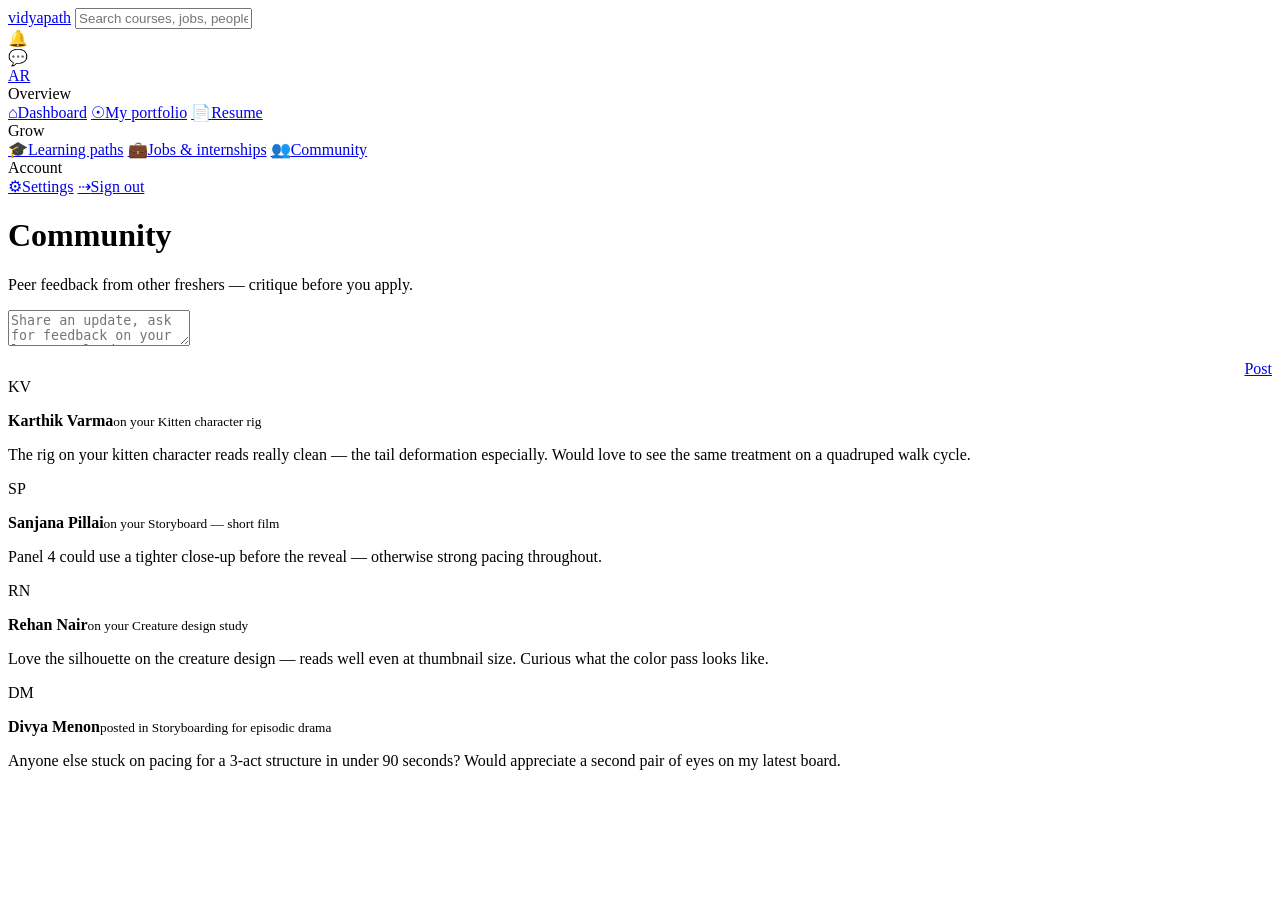
==== community.html @ dc3ffcf4 "Add files via upload" ====
<!DOCTYPE html>
<html lang="en">
<head>
<meta charset="UTF-8">
<meta name="viewport" content="width=device-width, initial-scale=1.0">
<title>Vidyapath — Community</title>
<link rel="preconnect" href="https://fonts.googleapis.com">
<link rel="preconnect" href="https://fonts.gstatic.com" crossorigin>
<link href="https://fonts.googleapis.com/css2?family=Space+Grotesk:wght@400;500;600;700&family=Inter:wght@400;500;600&family=JetBrains+Mono:wght@400;500&display=swap" rel="stylesheet">
<link rel="stylesheet" href="assets/vidyapath.css">
</head>
<body>

<div class="topbar">
  <a href="index.html" class="logo"><span class="dot"></span>vidyapath</a>
  <input class="top-search" type="text" placeholder="Search courses, jobs, people...">
  <div class="top-right">
    <div class="icon-btn">&#128276;<span class="badge-dot"></span></div>
    <div class="icon-btn">&#128172;</div>
    <a href="index.html" class="avatar-btn">AR</a>
  </div>
</div>

<div class="shell">
  <aside class="sidebar">
    <div class="side-label">Overview</div>
    <a href="dashboard.html" class="side-link"><span class="ico">&#8962;</span>Dashboard</a>
    <a href="portfolio.html" class="side-link"><span class="ico">&#9737;</span>My portfolio</a>
    <a href="resume.html" class="side-link"><span class="ico">&#128196;</span>Resume</a>

    <div class="side-label">Grow</div>
    <a href="learning.html" class="side-link"><span class="ico">&#127891;</span>Learning paths</a>
    <a href="jobs.html" class="side-link"><span class="ico">&#128188;</span>Jobs &amp; internships</a>
    <a href="community.html" class="side-link active"><span class="ico">&#128101;</span>Community</a>

    <div class="side-label">Account</div>
    <a href="#" class="side-link"><span class="ico">&#9881;</span>Settings</a>
    <a href="index.html" class="side-link"><span class="ico">&#8674;</span>Sign out</a>
  </aside>

  <main class="main">
    <div class="page-head">
      <div>
        <h1>Community</h1>
        <p>Peer feedback from other freshers — critique before you apply.</p>
      </div>
    </div>

    <div class="composer">
      <textarea placeholder="Share an update, ask for feedback on your latest upload..."></textarea>
      <div style="display:flex;justify-content:flex-end;margin-top:10px;">
        <a href="#" class="btn-primary">Post</a>
      </div>
    </div>

    <div class="feed-card">
      <div class="feed-card-top">
        <div class="c-avatar" style="background:var(--coral);width:34px;height:34px;">KV</div>
        <div><strong>Karthik Varma</strong><small>on your Kitten character rig</small></div>
      </div>
      <p>The rig on your kitten character reads really clean — the tail deformation especially. Would love to see the same treatment on a quadruped walk cycle.</p>
    </div>

    <div class="feed-card">
      <div class="feed-card-top">
        <div class="c-avatar" style="background:var(--teal);width:34px;height:34px;">SP</div>
        <div><strong>Sanjana Pillai</strong><small>on your Storyboard — short film</small></div>
      </div>
      <p>Panel 4 could use a tighter close-up before the reveal — otherwise strong pacing throughout.</p>
    </div>

    <div class="feed-card">
      <div class="feed-card-top">
        <div class="c-avatar" style="background:var(--marigold);width:34px;height:34px;">RN</div>
        <div><strong>Rehan Nair</strong><small>on your Creature design study</small></div>
      </div>
      <p>Love the silhouette on the creature design — reads well even at thumbnail size. Curious what the color pass looks like.</p>
    </div>

    <div class="feed-card">
      <div class="feed-card-top">
        <div class="c-avatar" style="background:var(--slate);width:34px;height:34px;">DM</div>
        <div><strong>Divya Menon</strong><small>posted in Storyboarding for episodic drama</small></div>
      </div>
      <p>Anyone else stuck on pacing for a 3-act structure in under 90 seconds? Would appreciate a second pair of eyes on my latest board.</p>
    </div>
  </main>
</div>

</body>
</html>
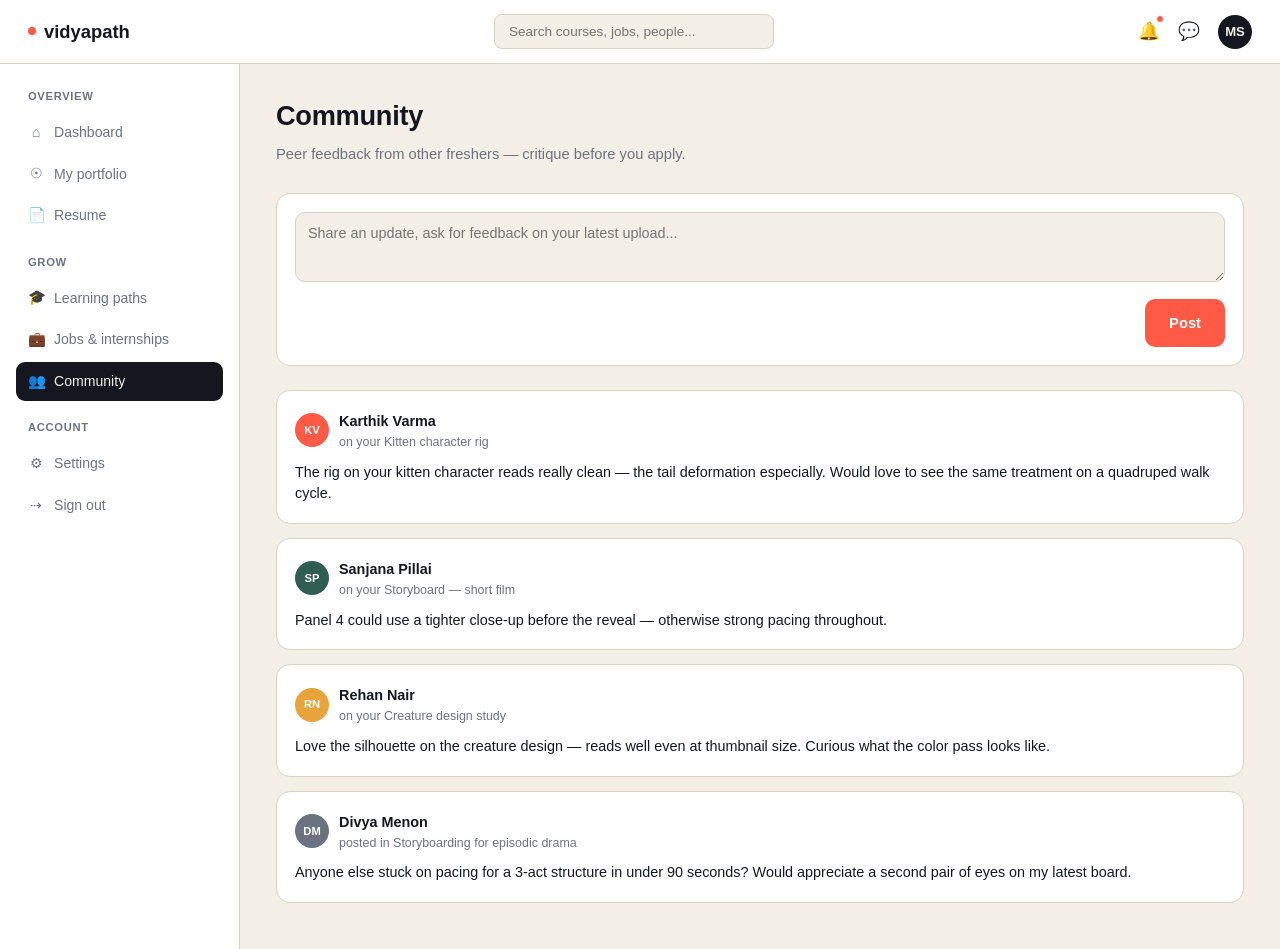
==== commit 1771974e: "Add files via upload" ====
--- a/community.html
+++ b/community.html
@@ -17,7 +17,7 @@
   <div class="top-right">
     <div class="icon-btn">&#128276;<span class="badge-dot"></span></div>
     <div class="icon-btn">&#128172;</div>
-    <a href="index.html" class="avatar-btn">AR</a>
+    <a href="index.html" class="avatar-btn">MS</a>
   </div>
 </div>
 
--- a/assets/vidyapath.css
+++ b/assets/vidyapath.css
@@ -0,0 +1,408 @@
+/* =====================================================================
+   Vidyapath shared design system
+   Import this once (e.g. in __root.tsx) so tokens are available everywhere.
+   ===================================================================== */
+:root{
+  --ink:#14171F; --ink-soft:#20242F; --paper:#F3EFE6; --paper-2:#EAE3D3;
+  --marigold:#E8A33D; --marigold-dark:#B97A22; --coral:#FF5A46; --teal:#2F5D50;
+  --teal-light:#CFE0D8; --slate:#6B7280; --line:#DAD3C3; --line-dark:#33384280;
+}
+*{margin:0;padding:0;box-sizing:border-box;}
+html{scroll-behavior:smooth;}
+body{font-family:'Inter',sans-serif;background:var(--paper);color:var(--ink);line-height:1.5;overflow-x:hidden;}
+h1,h2,h3,.display{font-family:'Space Grotesk',sans-serif;}
+.mono{font-family:'JetBrains Mono',monospace;}
+a{color:inherit;text-decoration:none;}
+img,svg{display:block;}
+.wrap{max-width:1120px;margin:0 auto;padding:0 32px;}
+
+.logo{font-size:1.15rem;font-weight:700;display:flex;align-items:center;gap:8px;}
+.logo .dot{width:8px;height:8px;border-radius:50%;background:var(--coral);}
+
+.btn-primary{
+  background:var(--coral);color:white;padding:13px 24px;border-radius:10px;
+  font-weight:600;font-size:0.92rem;transition:transform .2s ease, box-shadow .2s ease;
+  display:inline-block;border:none;cursor:pointer;
+}
+.btn-primary:hover{transform:translateY(-2px);box-shadow:0 10px 24px -8px rgba(255,90,70,0.5);}
+.btn-ghost{
+  border:1px solid var(--line-dark);color:var(--ink);padding:13px 24px;border-radius:10px;
+  font-weight:600;font-size:0.92rem;transition:background .2s ease;background:transparent;cursor:pointer;
+}
+.btn-ghost:hover{background:var(--paper-2);}
+
+.pulse{width:8px;height:8px;border-radius:50%;background:#4ADE80;animation:pulse 2s infinite;flex-shrink:0;}
+@keyframes pulse{
+  0%{box-shadow:0 0 0 0 rgba(74,222,128,0.55);}
+  70%{box-shadow:0 0 0 8px rgba(74,222,128,0);}
+  100%{box-shadow:0 0 0 0 rgba(74,222,128,0);}
+}
+@media (prefers-reduced-motion: reduce){.pulse,.resume-item{animation:none !important;opacity:1 !important;}}
+
+/* ===== LANDING ===== */
+nav.site-nav{position:sticky;top:0;z-index:50;background:rgba(243,239,230,0.9);backdrop-filter:blur(8px);border-bottom:1px solid var(--line);}
+.nav-inner{display:flex;align-items:center;justify-content:space-between;padding:20px 32px;max-width:1120px;margin:0 auto;}
+.nav-links{display:flex;gap:32px;list-style:none;align-items:center;}
+.nav-links a{font-size:0.92rem;font-weight:500;color:var(--slate);transition:color .2s;cursor:pointer;}
+.nav-links a:hover{color:var(--ink);}
+.nav-cta{background:var(--ink);color:var(--paper);padding:10px 20px;border-radius:100px;font-size:0.88rem;font-weight:600;transition:transform .2s ease, background .2s ease;cursor:pointer;}
+.nav-cta:hover{background:var(--coral);transform:translateY(-1px);}
+@media(max-width:760px){.nav-links{display:none;}}
+
+.hero{padding:88px 0 96px;display:grid;grid-template-columns:1.05fr 0.95fr;gap:56px;align-items:center;}
+@media(max-width:900px){.hero{grid-template-columns:1fr;padding:56px 0;}}
+.eyebrow{display:inline-flex;align-items:center;gap:8px;font-size:0.78rem;font-weight:500;letter-spacing:0.02em;color:var(--teal);background:var(--teal-light);padding:6px 14px;border-radius:100px;margin-bottom:24px;}
+.eyebrow .dot{width:6px;height:6px;border-radius:50%;background:var(--teal);}
+.hero h1{font-size:clamp(2.4rem,4.4vw,3.6rem);font-weight:700;letter-spacing:-0.02em;line-height:1.06;margin-bottom:22px;}
+.hero h1 em{font-style:normal;color:var(--marigold-dark);}
+.hero p.lede{font-size:1.08rem;color:var(--slate);max-width:480px;margin-bottom:32px;}
+.hero-ctas{display:flex;gap:14px;flex-wrap:wrap;margin-bottom:40px;}
+.hero-note{font-size:0.85rem;color:var(--slate);display:flex;align-items:center;gap:10px;}
+.avatars{display:flex;}
+.avatars span{width:26px;height:26px;border-radius:50%;border:2px solid var(--paper);margin-left:-8px;display:inline-block;}
+.avatars span:first-child{margin-left:0;}
+
+.resume-card{background:var(--ink);color:var(--paper);border-radius:20px;padding:28px;position:relative;box-shadow:0 30px 60px -20px rgba(20,23,31,0.45);}
+.resume-card::before{content:'';position:absolute;inset:0;border-radius:20px;background:radial-gradient(600px 200px at 90% -10%, rgba(232,163,61,0.18), transparent 60%);pointer-events:none;}
+.resume-top{display:flex;justify-content:space-between;align-items:center;margin-bottom:22px;}
+.sync-badge{display:flex;align-items:center;gap:8px;font-size:0.76rem;color:#B9E4D0;}
+.resume-name{font-size:1.25rem;font-weight:600;font-family:'Space Grotesk',sans-serif;}
+.resume-role{font-size:0.85rem;color:#9AA1AE;margin-top:2px;}
+.resume-section-label{font-size:0.7rem;text-transform:uppercase;letter-spacing:0.08em;color:#7C8494;margin:20px 0 10px;}
+.resume-item{display:flex;justify-content:space-between;align-items:center;padding:10px 0;border-top:1px solid #2B2F3A;font-size:0.86rem;opacity:0;animation:fadein 0.5s ease forwards;}
+.resume-item span.check{color:#4ADE80;font-size:0.8rem;}
+@keyframes fadein{to{opacity:1;}}
+.r-items .resume-item:nth-child(1){animation-delay:0.4s;}
+.r-items .resume-item:nth-child(2){animation-delay:0.7s;}
+.r-items .resume-item:nth-child(3){animation-delay:1.0s;}
+.r-items .resume-item:nth-child(4){animation-delay:1.3s;}
+.resume-footer{margin-top:22px;padding-top:16px;border-top:1px solid #2B2F3A;display:flex;justify-content:space-between;align-items:center;}
+.resume-footer .tag{font-size:0.72rem;background:rgba(232,163,61,0.15);color:var(--marigold);padding:4px 10px;border-radius:100px;}
+
+.stats{border-top:1px solid var(--line);border-bottom:1px solid var(--line);padding:36px 0;}
+.stats-inner{display:grid;grid-template-columns:repeat(4,1fr);gap:24px;text-align:left;}
+@media(max-width:760px){.stats-inner{grid-template-columns:repeat(2,1fr);}}
+.stat-num{font-size:1.9rem;font-weight:700;font-family:'Space Grotesk',sans-serif;}
+.stat-label{font-size:0.82rem;color:var(--slate);margin-top:2px;}
+
+.section{padding:96px 0;}
+.section-head{max-width:560px;margin-bottom:56px;}
+.section-kicker{font-size:0.78rem;font-weight:600;color:var(--coral);text-transform:uppercase;letter-spacing:0.08em;margin-bottom:14px;}
+.section-head h2{font-size:clamp(1.7rem,3vw,2.3rem);font-weight:700;letter-spacing:-0.02em;margin-bottom:14px;}
+.section-head p{color:var(--slate);font-size:1.02rem;}
+
+.pipeline{display:flex;flex-direction:column;border:1px solid var(--line);border-radius:20px;overflow:hidden;background:white;}
+.p-row{display:grid;grid-template-columns:64px 1fr 1.3fr;gap:24px;padding:32px;border-bottom:1px solid var(--line);align-items:center;}
+.p-row:last-child{border-bottom:none;}
+@media(max-width:760px){.p-row{grid-template-columns:44px 1fr;}.p-row .p-visual{display:none;}}
+.p-index{font-family:'JetBrains Mono',monospace;font-size:0.85rem;color:var(--slate);width:40px;height:40px;border-radius:10px;background:var(--paper-2);display:flex;align-items:center;justify-content:center;}
+.p-body h3{font-size:1.15rem;font-weight:600;margin-bottom:6px;}
+.p-body p{color:var(--slate);font-size:0.94rem;max-width:420px;}
+.p-tag{display:inline-block;margin-top:10px;font-size:0.72rem;font-family:'JetBrains Mono',monospace;color:var(--teal);background:var(--teal-light);padding:3px 10px;border-radius:100px;}
+.p-visual{height:100%;min-height:80px;border-radius:12px;background:linear-gradient(135deg, var(--paper-2), var(--paper));display:flex;align-items:center;justify-content:center;font-size:0.78rem;color:var(--slate);border:1px dashed var(--line-dark);transition:border-color .15s ease, color .15s ease;}
+.p-visual:hover{border-color:var(--marigold);border-style:solid;color:var(--ink);}
+
+/* Simplified homepage nav: menu button beside logo */
+.nav-left{display:flex;align-items:center;gap:12px;}
+.menu-toggle{width:36px;height:36px;border-radius:8px;border:1px solid var(--line);background:var(--paper);display:flex;align-items:center;justify-content:center;cursor:pointer;flex-shrink:0;}
+.menu-toggle svg{width:17px;height:17px;stroke:var(--ink);}
+.menu-toggle:hover{border-color:var(--line-dark);}
+.mobile-menu{
+  position:fixed;top:0;left:0;bottom:0;width:280px;max-width:80vw;
+  background:var(--paper);border-right:1px solid var(--line);
+  display:flex;flex-direction:column;padding:80px 28px 24px;
+  box-shadow:24px 0 40px -24px rgba(20,23,31,0.35);
+  transform:translateX(-100%);transition:transform .28s ease;
+  z-index:70;
+}
+.mobile-menu.open{transform:translateX(0);}
+.mobile-menu-close{
+  position:absolute;top:20px;right:20px;width:36px;height:36px;
+  border:1px solid var(--line);border-radius:8px;background:var(--paper);
+  font-size:1.4rem;line-height:1;color:var(--ink);cursor:pointer;
+}
+.mobile-menu-close:hover{border-color:var(--line-dark);}
+.mobile-menu a{padding:14px 4px;font-size:0.95rem;color:var(--slate);border-bottom:1px solid var(--line);}
+.mobile-menu a:last-child{border-bottom:none;}
+.mobile-menu a:hover{color:var(--ink);}
+.menu-backdrop{
+  position:fixed;inset:0;background:rgba(20,23,31,0.4);
+  opacity:0;pointer-events:none;transition:opacity .28s ease;z-index:60;
+}
+.menu-backdrop.open{opacity:1;pointer-events:auto;}
+@media (prefers-reduced-motion: reduce){.mobile-menu,.menu-backdrop{transition:none;}}
+
+/* Simplified quick-links strip, replaces the old pillar/compare/pricing/testimonial blocks */
+.quick-links{display:grid;grid-template-columns:repeat(5,1fr);gap:14px;margin-top:8px;}
+@media(max-width:820px){.quick-links{grid-template-columns:repeat(3,1fr);}}
+@media(max-width:520px){.quick-links{grid-template-columns:repeat(2,1fr);}}
+.quick-link{
+  background:white;border:1px solid var(--line);border-radius:14px;
+  padding:22px 14px;text-align:center;transition:transform .15s ease, box-shadow .15s ease, border-color .15s ease;
+}
+.quick-link:hover{transform:translateY(-2px);box-shadow:0 14px 24px -16px rgba(20,23,31,0.25);border-color:var(--line-dark);}
+.quick-link-icon{
+  width:40px;height:40px;border-radius:10px;background:var(--paper-2);
+  display:flex;align-items:center;justify-content:center;margin:0 auto 12px;
+}
+.quick-link-icon svg{width:18px;height:18px;stroke:var(--ink);}
+.quick-link span{display:block;font-size:0.86rem;font-weight:500;}
+.p-visual.feed{background:linear-gradient(135deg,#fbeedd,#fff);}
+.p-visual .feed-arrow{font-family:'JetBrains Mono',monospace;color:var(--marigold-dark);}
+
+.compare-grid{display:grid;grid-template-columns:1.1fr 1fr 1fr 1fr 1fr;border:1px solid var(--line);border-radius:16px;overflow:hidden;background:white;}
+.compare-grid > div{padding:18px 16px;font-size:0.85rem;border-bottom:1px solid var(--line);border-right:1px solid var(--line);}
+.compare-grid > div:nth-child(5n){border-right:none;}
+.compare-grid .head{font-weight:600;background:var(--paper-2);font-size:0.82rem;}
+.compare-grid .row-label{font-weight:500;color:var(--ink);}
+.compare-grid .yes{color:var(--teal);font-weight:600;}
+.compare-grid .no{color:var(--slate);}
+.compare-grid .vidyapath-col{background:rgba(232,163,61,0.08);}
+@media(max-width:900px){.compare-wrap{overflow-x:auto;}.compare-grid{min-width:680px;}}
+
+.pricing-grid{display:grid;grid-template-columns:repeat(3,1fr);gap:24px;}
+@media(max-width:900px){.pricing-grid{grid-template-columns:1fr;}}
+.price-card{background:white;border:1px solid var(--line);border-radius:16px;padding:32px;position:relative;display:flex;flex-direction:column;}
+.price-card.featured{border:2px solid var(--marigold);background:linear-gradient(180deg,#fff,#FBF3E4);}
+.price-badge{position:absolute;top:-13px;left:32px;background:var(--marigold);color:var(--ink);font-size:0.72rem;font-weight:700;padding:5px 12px;border-radius:100px;}
+.price-name{font-family:'Space Grotesk',sans-serif;font-size:1.1rem;font-weight:600;margin-bottom:8px;}
+.price-amount{font-family:'Space Grotesk',sans-serif;font-size:2.1rem;font-weight:700;margin-bottom:10px;}
+.price-amount span{font-size:0.85rem;font-weight:500;color:var(--slate);font-family:'Inter',sans-serif;}
+.price-desc{color:var(--slate);font-size:0.9rem;margin-bottom:20px;}
+.price-list{list-style:none;margin-bottom:28px;flex:1;}
+.price-list li{font-size:0.88rem;color:var(--ink);padding:8px 0 8px 22px;position:relative;border-top:1px solid var(--line);}
+.price-list li:first-child{border-top:none;}
+.price-list li::before{content:'✓';position:absolute;left:0;color:var(--teal);font-weight:700;}
+.price-btn{width:100%;text-align:center;}
+
+.testi-grid{display:grid;grid-template-columns:repeat(3,1fr);gap:24px;}
+@media(max-width:900px){.testi-grid{grid-template-columns:1fr;}}
+.testi-card{background:white;border:1px solid var(--line);border-radius:16px;padding:28px;}
+.testi-card p{font-size:0.95rem;color:var(--ink);margin-bottom:20px;font-style:italic;}
+.testi-author{display:flex;align-items:center;gap:12px;}
+.testi-avatar{width:38px;height:38px;border-radius:50%;color:white;font-weight:700;font-size:0.85rem;display:flex;align-items:center;justify-content:center;flex-shrink:0;}
+.testi-author strong{display:block;font-size:0.88rem;}
+.testi-author small{color:var(--slate);font-size:0.78rem;}
+
+.cta-band{background:var(--ink);color:var(--paper);border-radius:24px;padding:64px 48px;display:flex;justify-content:space-between;align-items:center;gap:32px;flex-wrap:wrap;}
+.cta-band h2{font-size:clamp(1.6rem,3vw,2.1rem);font-weight:700;max-width:460px;letter-spacing:-0.02em;}
+.cta-band p{color:#9AA1AE;margin-top:10px;max-width:420px;font-size:0.95rem;}
+
+footer.site-footer{padding:48px 0 64px;border-top:1px solid var(--line);}
+.footer-inner{display:flex;justify-content:space-between;align-items:center;flex-wrap:wrap;gap:16px;}
+.footer-links{display:flex;gap:28px;list-style:none;font-size:0.85rem;color:var(--slate);}
+
+/* ===== AUTH ===== */
+.auth-screen{min-height:100vh;display:flex;align-items:center;justify-content:center;padding:56px 32px;}
+.auth-shell{display:grid;grid-template-columns:1fr 1fr;max-width:960px;width:100%;border-radius:20px;overflow:hidden;box-shadow:0 30px 60px -25px rgba(20,23,31,0.35);}
+@media(max-width:820px){.auth-shell{grid-template-columns:1fr;max-width:440px;}.visual-side{display:none;}}
+.form-side{background:white;padding:48px 44px;}
+.back-link{font-size:0.82rem;color:var(--slate);margin-bottom:20px;display:inline-block;cursor:pointer;}
+.back-link:hover{color:var(--ink);}
+.tabs{display:flex;gap:4px;background:var(--paper-2);padding:4px;border-radius:10px;margin-bottom:28px;}
+.tab{flex:1;text-align:center;padding:9px 0;border-radius:8px;font-size:0.86rem;font-weight:600;color:var(--slate);cursor:pointer;transition:all .2s ease;border:none;background:transparent;}
+.tab.active{background:var(--ink);color:var(--paper);}
+h1.form-title{font-size:1.5rem;font-weight:700;letter-spacing:-0.01em;margin-bottom:6px;}
+.form-sub{color:var(--slate);font-size:0.9rem;margin-bottom:28px;}
+form.auth-form{display:flex;flex-direction:column;gap:16px;}
+.field{display:flex;flex-direction:column;gap:6px;}
+.field label{font-size:0.82rem;font-weight:600;}
+.field input{padding:11px 13px;border:1px solid var(--line);border-radius:9px;font-size:0.92rem;font-family:inherit;background:var(--paper);transition:border-color .2s, box-shadow .2s;width:100%;}
+.field input:focus{outline:none;border-color:var(--marigold);box-shadow:0 0 0 3px rgba(232,163,61,0.18);background:white;}
+.row-between{display:flex;justify-content:space-between;align-items:center;font-size:0.85rem;}
+.checkbox{display:flex;align-items:center;gap:8px;color:var(--slate);}
+.checkbox input{width:auto;}
+.link{color:var(--marigold-dark);font-weight:600;cursor:pointer;background:none;border:none;font-size:inherit;}
+.btn-submit{background:var(--coral);color:white;border:none;padding:13px;border-radius:9px;font-weight:600;font-size:0.95rem;cursor:pointer;margin-top:4px;transition:transform .2s ease, box-shadow .2s ease;width:100%;}
+.btn-submit:hover{transform:translateY(-1px);box-shadow:0 10px 22px -10px rgba(255,90,70,0.55);}
+.divider{display:flex;align-items:center;gap:12px;color:var(--slate);font-size:0.78rem;margin:22px 0;}
+.divider::before,.divider::after{content:'';flex:1;height:1px;background:var(--line);}
+.btn-social{display:flex;align-items:center;justify-content:center;gap:8px;border:1px solid var(--line);background:var(--paper);padding:11px;border-radius:9px;font-weight:600;font-size:0.86rem;cursor:pointer;transition:background .2s;}
+.btn-social:hover{background:white;border-color:var(--ink);}
+.switch-line{text-align:center;margin-top:24px;font-size:0.86rem;color:var(--slate);}
+.visual-side{background:var(--ink);color:var(--paper);padding:48px 40px;position:relative;display:flex;flex-direction:column;justify-content:space-between;}
+.visual-side::before{content:'';position:absolute;inset:0;background:radial-gradient(500px 220px at 100% 0%, rgba(232,163,61,0.16), transparent 60%);}
+.visual-top{position:relative;z-index:1;}
+.visual-top h2{font-size:1.5rem;font-weight:600;margin-bottom:10px;letter-spacing:-0.01em;}
+.visual-top p{color:#9AA1AE;font-size:0.9rem;max-width:280px;}
+.mini-resume{position:relative;z-index:1;background:var(--ink-soft);border:1px solid #2B2F3A;border-radius:14px;padding:18px;}
+.mini-top{display:flex;justify-content:space-between;align-items:center;margin-bottom:14px;}
+.mini-sync{display:flex;align-items:center;gap:6px;font-size:0.7rem;color:#B9E4D0;}
+.mini-item{display:flex;justify-content:space-between;font-size:0.78rem;padding:8px 0;border-top:1px solid #2B2F3A;color:#C7CCD6;}
+.mini-item:first-child{border-top:none;}
+.mini-item span.check{color:#4ADE80;}
+.visual-bottom{position:relative;z-index:1;font-size:0.78rem;color:#7C8494;}
+
+/* ===== DASHBOARD ===== */
+.topbar{background:white;border-bottom:1px solid var(--line);padding:14px 28px;display:flex;justify-content:space-between;align-items:center;position:sticky;top:0;z-index:50;}
+.topbar .logo{cursor:pointer;background:none;border:none;}
+.top-search{background:var(--paper);border:1px solid var(--line);padding:9px 14px;border-radius:8px;width:280px;font-size:0.85rem;}
+.top-search:focus{outline:none;border-color:var(--marigold);}
+.top-right{display:flex;align-items:center;gap:18px;}
+.icon-btn{position:relative;font-size:1.1rem;color:var(--slate);cursor:pointer;background:none;border:none;}
+.badge-dot{position:absolute;top:-3px;right:-4px;width:8px;height:8px;border-radius:50%;background:var(--coral);border:1.5px solid white;}
+.avatar-btn{width:34px;height:34px;border-radius:50%;background:var(--ink);color:var(--paper);display:flex;align-items:center;justify-content:center;font-weight:600;font-size:0.82rem;cursor:pointer;border:none;}
+.shell{display:flex;min-height:calc(100vh - 61px);}
+.sidebar{width:240px;background:white;border-right:1px solid var(--line);padding:24px 16px;flex-shrink:0;}
+.side-label{font-size:0.7rem;font-weight:700;text-transform:uppercase;letter-spacing:0.06em;color:var(--slate);margin:18px 12px 8px;}
+.side-label:first-child{margin-top:0;}
+.side-link{display:flex;align-items:center;gap:10px;padding:9px 12px;border-radius:9px;font-size:0.88rem;color:var(--slate);font-weight:500;margin-bottom:2px;transition:all .15s;cursor:pointer;}
+.side-link:hover{background:var(--paper-2);color:var(--ink);}
+.side-link.active{background:var(--ink);color:var(--paper);}
+.side-link .ico{width:16px;text-align:center;font-size:0.9rem;}
+.main{flex:1;padding:32px 36px;max-width:1200px;}
+.page-head{display:flex;justify-content:space-between;align-items:flex-end;margin-bottom:28px;flex-wrap:wrap;gap:16px;}
+.page-head h1{font-size:1.7rem;font-weight:700;letter-spacing:-0.01em;margin-bottom:6px;}
+.page-head p{color:var(--slate);font-size:0.92rem;}
+.sync-banner{background:var(--ink);color:var(--paper);border-radius:16px;padding:22px 26px;display:flex;justify-content:space-between;align-items:center;margin-bottom:28px;flex-wrap:wrap;gap:16px;}
+.sync-left{display:flex;align-items:center;gap:14px;}
+.sync-left h3{font-size:0.98rem;font-weight:600;margin-bottom:2px;}
+.sync-left p{font-size:0.82rem;color:#9AA1AE;}
+.btn-ghost-dark{border:1px solid #3A3F4C;color:var(--paper);padding:9px 16px;border-radius:8px;font-size:0.83rem;font-weight:600;cursor:pointer;background:none;}
+.stat-grid{display:grid;grid-template-columns:repeat(4,1fr);gap:16px;margin-bottom:32px;}
+@media(max-width:900px){.stat-grid{grid-template-columns:repeat(2,1fr);}}
+.stat-card{background:white;border:1px solid var(--line);border-radius:14px;padding:18px 20px;}
+.stat-value{font-size:1.6rem;font-weight:700;font-family:'Space Grotesk',sans-serif;}
+.stat-delta{font-size:0.76rem;color:var(--teal);margin-top:6px;}
+.cols{display:grid;grid-template-columns:1.5fr 1fr;gap:24px;align-items:start;}
+@media(max-width:960px){.cols{grid-template-columns:1fr;}}
+.card{background:white;border:1px solid var(--line);border-radius:16px;padding:24px;margin-bottom:24px;}
+.card h2{font-size:1.05rem;font-weight:600;margin-bottom:16px;}
+.portfolio-grid{display:grid;grid-template-columns:repeat(3,1fr);gap:12px;}
+@media(max-width:500px){.portfolio-grid{grid-template-columns:repeat(2,1fr);}}
+.p-thumb{aspect-ratio:1;border-radius:10px;background:linear-gradient(135deg,var(--paper-2),var(--paper));border:1px dashed var(--line);display:flex;align-items:center;justify-content:center;font-size:0.72rem;color:var(--slate);text-align:center;padding:6px;}
+.p-thumb.add{border:1px dashed var(--marigold);color:var(--marigold-dark);cursor:pointer;font-weight:600;}
+.path-row{display:flex;align-items:center;gap:14px;padding:12px 0;border-top:1px solid var(--line);}
+.path-row:first-child{border-top:none;}
+.path-icon{width:36px;height:36px;border-radius:9px;background:var(--teal-light);color:var(--teal);display:flex;align-items:center;justify-content:center;font-size:0.85rem;flex-shrink:0;font-weight:700;}
+.path-info{flex:1;}
+.path-info h4{font-size:0.88rem;font-weight:600;margin-bottom:4px;}
+.path-bar{height:5px;background:var(--paper-2);border-radius:4px;overflow:hidden;}
+.path-fill{height:100%;background:var(--marigold);border-radius:4px;}
+.path-pct{font-size:0.78rem;color:var(--slate);width:34px;text-align:right;}
+.job-row{padding:14px 0;border-top:1px solid var(--line);}
+.job-row:first-child{border-top:none;}
+.job-top{display:flex;justify-content:space-between;align-items:flex-start;margin-bottom:4px;}
+.job-top h4{font-size:0.9rem;font-weight:600;}
+.job-tag{font-size:0.7rem;background:var(--teal-light);color:var(--teal);padding:3px 9px;border-radius:100px;font-weight:600;}
+.job-meta{font-size:0.8rem;color:var(--slate);}
+.comment-row{display:flex;gap:10px;padding:12px 0;border-top:1px solid var(--line);}
+.comment-row:first-child{border-top:none;}
+.c-avatar{width:30px;height:30px;border-radius:50%;color:white;font-size:0.7rem;font-weight:700;display:flex;align-items:center;justify-content:center;flex-shrink:0;}
+.comment-body p{font-size:0.83rem;margin-bottom:2px;}
+.comment-body small{font-size:0.74rem;color:var(--slate);}
+
+/* ===== EXTRA: RESUME PAGE ===== */
+.resume-doc{background:white;border:1px solid var(--line);border-radius:16px;padding:40px;max-width:760px;margin:0 auto;}
+.resume-doc-head{display:flex;justify-content:space-between;align-items:flex-start;border-bottom:2px solid var(--ink);padding-bottom:20px;margin-bottom:24px;}
+.resume-doc-head h1{font-size:1.6rem;font-weight:700;margin-bottom:4px;}
+.resume-doc-head p{color:var(--slate);font-size:0.9rem;}
+.resume-doc-section{margin-bottom:26px;}
+.resume-doc-section h2{font-size:0.78rem;text-transform:uppercase;letter-spacing:0.08em;color:var(--marigold-dark);margin-bottom:12px;border-bottom:1px solid var(--line);padding-bottom:6px;}
+.resume-entry{margin-bottom:14px;}
+.resume-entry-top{display:flex;justify-content:space-between;font-size:0.92rem;font-weight:600;}
+.resume-entry-sub{font-size:0.84rem;color:var(--slate);margin-top:2px;}
+.resume-entry-desc{font-size:0.86rem;color:var(--ink);margin-top:6px;}
+.skill-pill{display:inline-block;background:var(--paper-2);color:var(--ink);font-size:0.78rem;padding:5px 12px;border-radius:100px;margin:0 6px 6px 0;}
+
+/* ===== EXTRA: JOBS PAGE FILTERS ===== */
+.filter-bar{display:flex;gap:10px;flex-wrap:wrap;margin-bottom:20px;}
+.filter-chip{background:white;border:1px solid var(--line);padding:8px 16px;border-radius:100px;font-size:0.84rem;font-weight:500;color:var(--slate);cursor:pointer;}
+.filter-chip.active{background:var(--ink);color:var(--paper);border-color:var(--ink);}
+.job-card{background:white;border:1px solid var(--line);border-radius:14px;padding:20px;margin-bottom:14px;display:flex;justify-content:space-between;align-items:center;gap:16px;flex-wrap:wrap;}
+.job-card-info h3{font-size:1rem;font-weight:600;margin-bottom:4px;}
+.job-card-info p{font-size:0.85rem;color:var(--slate);}
+.job-card-tags{display:flex;gap:8px;margin-top:8px;}
+
+/* ===== EXTRA: COMMUNITY PAGE ===== */
+.composer{background:white;border:1px solid var(--line);border-radius:14px;padding:18px;margin-bottom:24px;}
+.composer textarea{width:100%;border:1px solid var(--line);border-radius:10px;padding:12px;font-family:inherit;font-size:0.9rem;resize:vertical;min-height:70px;background:var(--paper);}
+.composer textarea:focus{outline:none;border-color:var(--marigold);}
+.feed-card{background:white;border:1px solid var(--line);border-radius:14px;padding:18px;margin-bottom:14px;}
+.feed-card-top{display:flex;gap:10px;align-items:center;margin-bottom:10px;}
+.feed-card-top strong{font-size:0.9rem;}
+.feed-card-top small{color:var(--slate);font-size:0.78rem;display:block;}
+.feed-card p{font-size:0.9rem;}
+
+/* ===== EXTRA: LEARNING PAGE ===== */
+.course-grid{display:grid;grid-template-columns:repeat(2,1fr);gap:16px;}
+@media(max-width:760px){.course-grid{grid-template-columns:1fr;}}
+.course-card2{background:white;border:1px solid var(--line);border-radius:14px;padding:20px;}
+.course-card2 h3{font-size:1rem;font-weight:600;margin-bottom:6px;}
+.course-card2 p{font-size:0.85rem;color:var(--slate);margin-bottom:12px;}
+
+/* ===== EXTRA: PUBLIC PROFILE PAGE ===== */
+.public-nav{position:sticky;top:0;z-index:50;background:rgba(243,239,230,0.9);backdrop-filter:blur(8px);border-bottom:1px solid var(--line);}
+.public-nav-inner{display:flex;align-items:center;justify-content:space-between;padding:16px 32px;max-width:1120px;margin:0 auto;}
+.public-nav-actions{display:flex;gap:10px;align-items:center;}
+
+.profile-hero{background:var(--ink);color:var(--paper);border-radius:20px;padding:36px 40px;position:relative;box-shadow:0 30px 60px -20px rgba(20,23,31,0.45);margin:40px 0 24px;overflow:hidden;}
+.profile-hero::before{content:'';position:absolute;inset:0;border-radius:20px;background:radial-gradient(600px 200px at 90% -10%, rgba(232,163,61,0.18), transparent 60%);pointer-events:none;}
+.profile-top{position:relative;z-index:1;display:flex;justify-content:space-between;align-items:flex-start;gap:24px;flex-wrap:wrap;}
+.profile-id{display:flex;gap:18px;align-items:center;}
+.profile-avatar{width:64px;height:64px;border-radius:50%;background:var(--ink-soft);border:1px solid #2B2F3A;display:flex;align-items:center;justify-content:center;font-family:'Space Grotesk',sans-serif;font-size:1.3rem;font-weight:600;flex-shrink:0;}
+.profile-name{font-size:1.5rem;font-weight:600;font-family:'Space Grotesk',sans-serif;}
+.profile-meta{font-size:0.86rem;color:#9AA1AE;margin-top:4px;display:flex;gap:8px;align-items:center;flex-wrap:wrap;}
+.profile-dot{width:3px;height:3px;border-radius:50%;background:#4A505E;display:inline-block;}
+.profile-sync{margin-top:16px;position:relative;z-index:1;}
+.profile-actions{display:flex;gap:10px;flex-shrink:0;position:relative;z-index:1;}
+.profile-actions .btn-ghost{border-color:#3A3F4C;color:var(--paper);}
+.profile-actions .btn-ghost:hover{background:var(--ink-soft);}
+
+.vbadge-row{display:flex;gap:8px;flex-wrap:wrap;margin-top:20px;position:relative;z-index:1;}
+.vbadge{display:flex;align-items:center;gap:6px;background:rgba(74,222,128,0.13);border:1px solid rgba(74,222,128,0.35);color:#8FE3AE;font-size:0.76rem;padding:5px 12px;border-radius:100px;}
+
+.public-grid{display:grid;grid-template-columns:repeat(3,1fr);gap:16px;margin-top:20px;}
+@media(max-width:760px){.public-grid{grid-template-columns:repeat(2,1fr);}}
+@media(max-width:500px){.public-grid{grid-template-columns:1fr;}}
+.public-piece{background:white;border:1px solid var(--line);border-radius:14px;overflow:hidden;transition:transform .15s ease, box-shadow .15s ease;}
+.public-piece:hover{transform:translateY(-2px);box-shadow:0 12px 24px -14px rgba(20,23,31,0.25);}
+.public-thumb{height:140px;background:linear-gradient(135deg,var(--paper-2),var(--paper));}
+.public-thumb svg{width:100%;height:100%;display:block;}
+.public-body{padding:14px 16px 16px;}
+.piece-tag{font-family:'JetBrains Mono',monospace;font-size:0.68rem;color:var(--slate);text-transform:uppercase;letter-spacing:0.05em;}
+.piece-title{font-size:0.92rem;font-weight:600;margin-top:5px;}
+.piece-foot{display:flex;justify-content:space-between;align-items:center;margin-top:10px;}
+.piece-date{font-size:0.76rem;color:var(--slate);}
+.mini-verified{display:flex;align-items:center;gap:4px;font-size:0.72rem;color:var(--teal);font-weight:600;}
+
+.tl{border-top:1px solid var(--line);}
+.tl-item{display:flex;gap:14px;padding:16px 0;border-bottom:1px solid var(--line);align-items:flex-start;}
+.tl-check{width:26px;height:26px;border-radius:50%;background:var(--teal-light);color:var(--teal);display:flex;align-items:center;justify-content:center;flex-shrink:0;font-size:0.75rem;font-weight:700;margin-top:1px;}
+.tl-main{flex:1;display:flex;justify-content:space-between;gap:16px;flex-wrap:wrap;}
+.tl-title{font-size:0.92rem;font-weight:600;}
+.tl-org{font-size:0.82rem;color:var(--slate);margin-top:2px;}
+.tl-when{font-size:0.78rem;color:var(--slate);font-family:'JetBrains Mono',monospace;white-space:nowrap;padding-top:2px;}
+
+.profile-tabs{display:flex;gap:24px;margin:0 0 32px;border-bottom:1px solid var(--line);}
+.profile-tab{padding:12px 2px;font-size:0.88rem;color:var(--slate);font-weight:500;border-bottom:2px solid transparent;margin-bottom:-1px;}
+.profile-tab:hover{color:var(--ink);}
+.profile-tab.active{color:var(--ink);border-bottom-color:var(--marigold);}
+
+/* Richer portfolio piece card: image hover reveal, description, view/like stats, view-project button */
+.public-piece{display:flex;flex-direction:column;}
+.public-thumb{position:relative;height:150px;}
+.thumb-overlay{
+  position:absolute;inset:0;
+  background:linear-gradient(to top, rgba(20,23,31,0.82), rgba(20,23,31,0) 65%);
+  display:flex;align-items:flex-end;padding:12px 14px;
+  opacity:0;transition:opacity .25s ease;
+}
+.public-piece:hover .thumb-overlay{opacity:1;}
+.thumb-overlay span{color:#F4F1E9;font-size:0.8rem;font-weight:600;}
+.piece-desc{font-size:0.8rem;color:var(--slate);margin-top:6px;line-height:1.45;
+  display:-webkit-box;-webkit-line-clamp:2;-webkit-box-orient:vertical;overflow:hidden;}
+.piece-stats{display:flex;gap:14px;margin-top:12px;padding-top:12px;border-top:1px solid var(--line);}
+.piece-stat{display:flex;align-items:center;gap:4px;font-size:0.75rem;color:var(--slate);}
+.piece-stat svg{width:13px;height:13px;stroke:var(--slate);}
+.piece-view-btn{
+  display:block;width:100%;text-align:center;margin-top:12px;
+  padding:8px 0;border-radius:8px;font-size:0.82rem;font-weight:500;
+  background:var(--ink);color:#F4F1E9;transition:background .15s ease;
+}
+.piece-view-btn:hover{background:var(--ink-soft);}
+
+/* Stat card with icon, used on profile overview */
+.icon-stat-card{background:var(--paper);padding:20px 22px;border:1px solid var(--line);border-radius:14px;
+  display:flex;justify-content:space-between;align-items:flex-start;}
+.icon-stat-card svg{width:34px;height:34px;stroke:var(--paper-2);color:var(--paper-2);}
